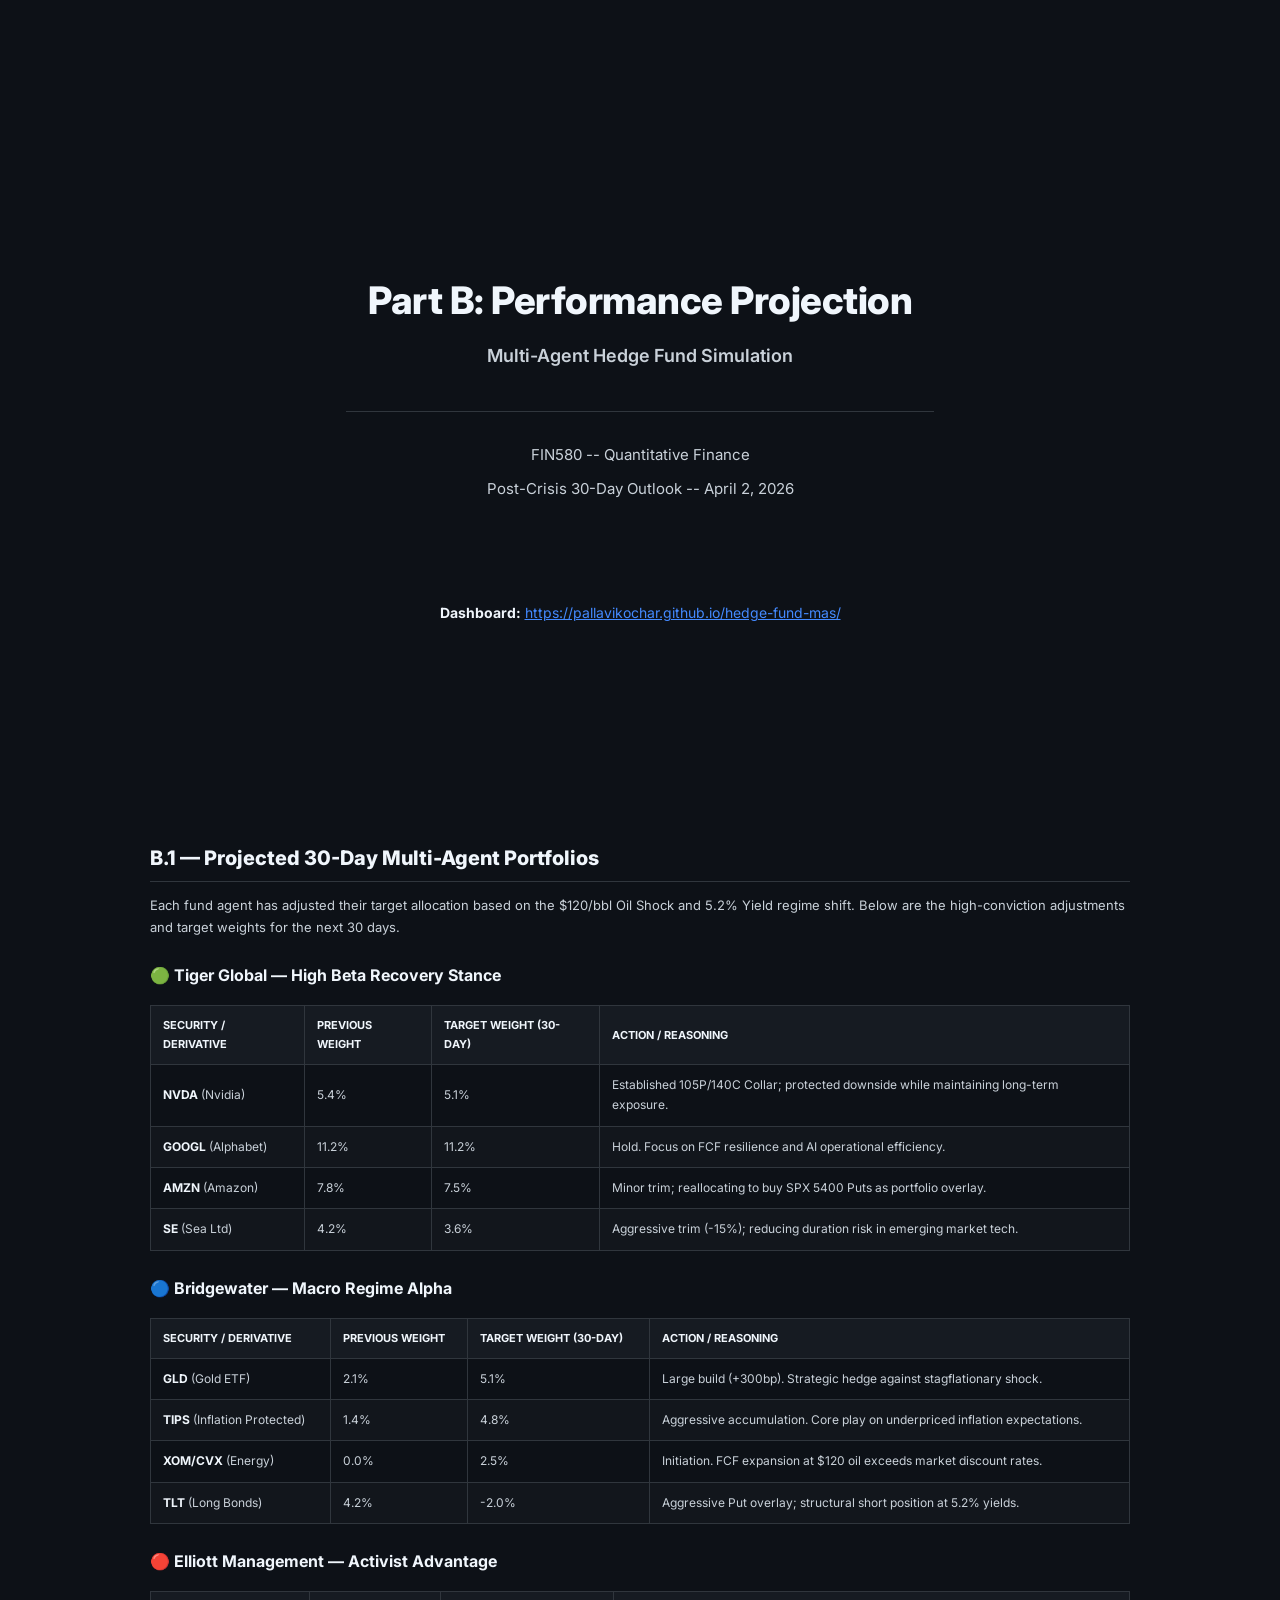
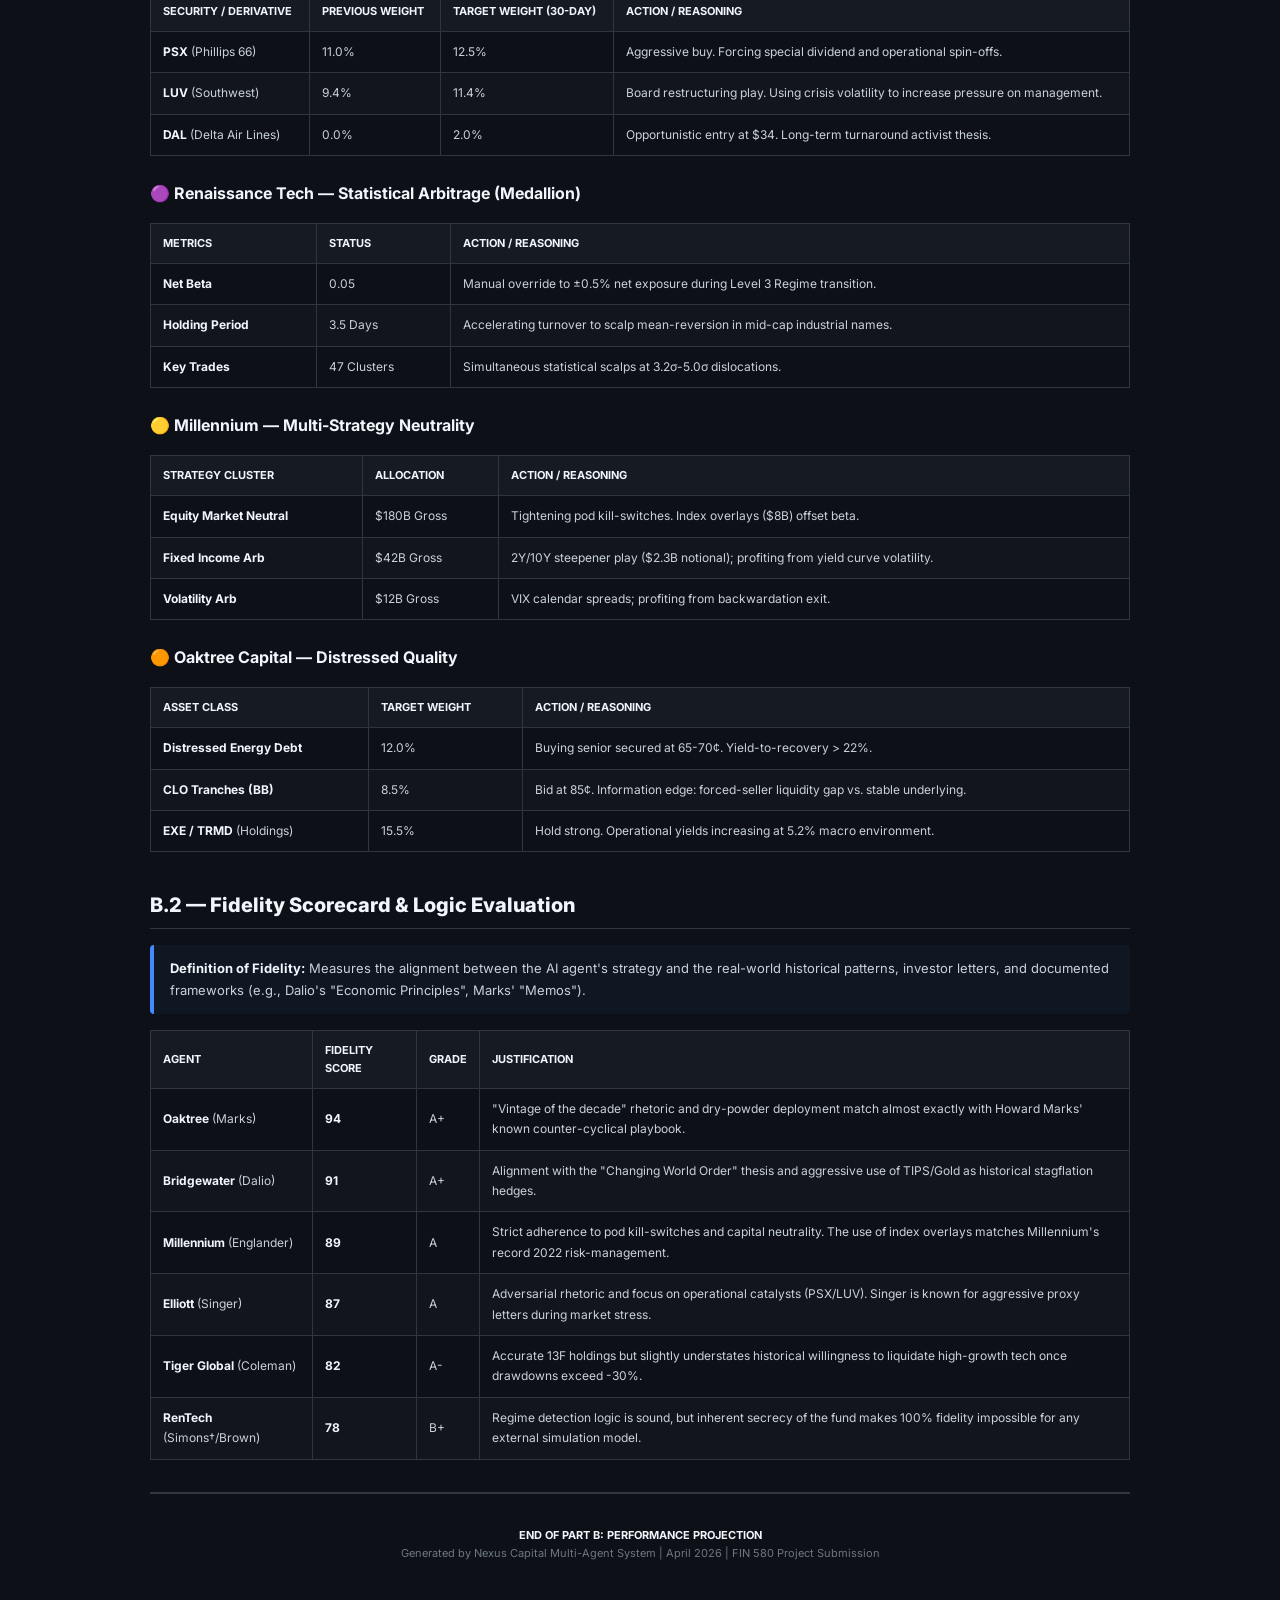
==== performance_projection.html @ 51ab64da "Generate Part B: Performance Projection report" ====
<!DOCTYPE html>
<html lang="en">
<head>
<meta charset="UTF-8">
<title>Part B: Performance Projection — April 2026</title>
<style>
  @import url('https://fonts.googleapis.com/css2?family=Inter:wght@400;600;700;800;900&family=JetBrains+Mono:wght@400;700&display=swap');

  :root {
    --bg: #0d1117;
    --card: #161b22;
    --border: #30363d;
    --text: #c9d1d9;
    --bright: #f0f6fc;
    --muted: #6e7681;
    --green: #00e676;
    --blue: #448aff;
    --red: #ff5252;
    --purple: #e040fb;
    --yellow: #ffd740;
    --orange: #ff9100;
  }

  * { margin: 0; padding: 0; box-sizing: border-box; }

  body {
    font-family: 'Inter', -apple-system, sans-serif;
    background: var(--bg);
    color: var(--text);
    line-height: 1.7;
    padding: 40px 60px;
    max-width: 1100px;
    margin: 0 auto;
  }

  @media print {
    body { background: #fff; color: #1a1a2e; padding: 20px 40px; }
    h1, h2, h3, h4 { color: #1a1a2e !important; }
    table { border-color: #ccc !important; }
    th { background: #f0f0f5 !important; color: #1a1a2e !important; }
    td { color: #333 !important; border-color: #ddd !important; }
    .alert { background: #f8f9fa !important; border-color: #ccc !important; }
    hr { border-color: #ccc !important; }
    strong { color: #1a1a2e !important; }
  }

  h1 { font-size: 28px; font-weight: 900; color: var(--bright); margin: 48px 0 8px; letter-spacing: -0.5px; }
  h2 { font-size: 20px; font-weight: 800; color: var(--bright); margin: 36px 0 12px; border-bottom: 1px solid var(--border); padding-bottom: 6px; }
  h3 { font-size: 16px; font-weight: 700; color: var(--bright); margin: 24px 0 8px; }
  p { margin: 8px 0; font-size: 13px; }
  hr { border: none; border-top: 2px solid var(--border); margin: 32px 0; }
  strong { color: var(--bright); }
  
  table { width: 100%; border-collapse: collapse; margin: 16px 0; font-size: 12px; }
  th, td { padding: 10px 12px; text-align: left; border: 1px solid var(--border); }
  th { background: var(--card); color: var(--bright); font-weight: 700; font-size: 11px; text-transform: uppercase; }
  tr:nth-child(even) { background: rgba(255,255,255,0.02); }

  .alert { border-left: 4px solid var(--blue); background: rgba(68, 138, 255, 0.05); padding: 12px 16px; margin: 16px 0; border-radius: 4px; font-size: 13px; }
</style>
</head>
<body>

<div style="text-align: center; padding-top: 20vh; min-height: 85vh;">
  <h1 style="font-size: 38px; font-weight: 800; color: var(--bright); margin-bottom: 8px; border: none;">Part B: Performance Projection</h1>
  <p style="font-size: 18px; font-weight: 600; color: var(--text); margin-bottom: 40px;">Multi-Agent Hedge Fund Simulation</p>
  
  <hr style="border: none; border-top: 1px solid var(--border); width: 60%; margin: 0 auto 30px auto;" />
  
  <p style="font-size: 15px; color: var(--text); margin-bottom: 8px;">FIN580 -- Quantitative Finance</p>
  <p style="font-size: 15px; color: var(--text); margin-bottom: 40px;">Post-Crisis 30-Day Outlook -- April 2, 2026</p>
  
  <div style="margin-top: 100px;">
    <p style="font-size: 14px; color: var(--text);">
      <strong>Dashboard:</strong> <a href="https://pallavikochar.github.io/hedge-fund-mas/" style="color: var(--blue); text-decoration: underline;">https://pallavikochar.github.io/hedge-fund-mas/</a>
    </p>
  </div>
  <div style="page-break-after: always;"></div>
</div>

<h2>B.1 — Projected 30-Day Multi-Agent Portfolios</h2>
<p>Each fund agent has adjusted their target allocation based on the $120/bbl Oil Shock and 5.2% Yield regime shift. Below are the high-conviction adjustments and target weights for the next 30 days.</p>

<h3>🟢 Tiger Global — High Beta Recovery Stance</h3>
<table>
  <thead>
    <tr>
      <th>Security / Derivative</th>
      <th>Previous Weight</th>
      <th>Target Weight (30-Day)</th>
      <th>Action / Reasoning</th>
    </tr>
  </thead>
  <tbody>
    <tr><td><strong>NVDA</strong> (Nvidia)</td><td>5.4%</td><td>5.1%</td><td>Established 105P/140C Collar; protected downside while maintaining long-term exposure.</td></tr>
    <tr><td><strong>GOOGL</strong> (Alphabet)</td><td>11.2%</td><td>11.2%</td><td>Hold. Focus on FCF resilience and AI operational efficiency.</td></tr>
    <tr><td><strong>AMZN</strong> (Amazon)</td><td>7.8%</td><td>7.5%</td><td>Minor trim; reallocating to buy SPX 5400 Puts as portfolio overlay.</td></tr>
    <tr><td><strong>SE</strong> (Sea Ltd)</td><td>4.2%</td><td>3.6%</td><td>Aggressive trim (-15%); reducing duration risk in emerging market tech.</td></tr>
  </tbody>
</table>

<h3>🔵 Bridgewater — Macro Regime Alpha</h3>
<table>
  <thead>
    <tr>
      <th>Security / Derivative</th>
      <th>Previous Weight</th>
      <th>Target Weight (30-Day)</th>
      <th>Action / Reasoning</th>
    </tr>
  </thead>
  <tbody>
    <tr><td><strong>GLD</strong> (Gold ETF)</td><td>2.1%</td><td>5.1%</td><td>Large build (+300bp). Strategic hedge against stagflationary shock.</td></tr>
    <tr><td><strong>TIPS</strong> (Inflation Protected)</td><td>1.4%</td><td>4.8%</td><td>Aggressive accumulation. Core play on underpriced inflation expectations.</td></tr>
    <tr><td><strong>XOM/CVX</strong> (Energy)</td><td>0.0%</td><td>2.5%</td><td>Initiation. FCF expansion at $120 oil exceeds market discount rates.</td></tr>
    <tr><td><strong>TLT</strong> (Long Bonds)</td><td>4.2%</td><td>-2.0%</td><td>Aggressive Put overlay; structural short position at 5.2% yields.</td></tr>
  </tbody>
</table>

<h3>🔴 Elliott Management — Activist Advantage</h3>
<table>
  <thead>
    <tr>
      <th>Security / Derivative</th>
      <th>Previous Weight</th>
      <th>Target Weight (30-Day)</th>
      <th>Action / Reasoning</th>
    </tr>
  </thead>
  <tbody>
    <tr><td><strong>PSX</strong> (Phillips 66)</td><td>11.0%</td><td>12.5%</td><td>Aggressive buy. Forcing special dividend and operational spin-offs.</td></tr>
    <tr><td><strong>LUV</strong> (Southwest)</td><td>9.4%</td><td>11.4%</td><td>Board restructuring play. Using crisis volatility to increase pressure on management.</td></tr>
    <tr><td><strong>DAL</strong> (Delta Air Lines)</td><td>0.0%</td><td>2.0%</td><td>Opportunistic entry at $34. Long-term turnaround activist thesis.</td></tr>
  </tbody>
</table>

<h3>🟣 Renaissance Tech — Statistical Arbitrage (Medallion)</h3>
<table>
  <thead>
    <tr>
      <th>Metrics</th>
      <th>Status</th>
      <th>Action / Reasoning</th>
    </tr>
  </thead>
  <tbody>
    <tr><td><strong>Net Beta</strong></td><td>0.05</td><td>Manual override to ±0.5% net exposure during Level 3 Regime transition.</td></tr>
    <tr><td><strong>Holding Period</strong></td><td>3.5 Days</td><td>Accelerating turnover to scalp mean-reversion in mid-cap industrial names.</td></tr>
    <tr><td><strong>Key Trades</strong></td><td>47 Clusters</td><td>Simultaneous statistical scalps at 3.2σ-5.0σ dislocations.</td></tr>
  </tbody>
</table>

<h3>🟡 Millennium — Multi-Strategy Neutrality</h3>
<table>
  <thead>
    <tr>
      <th>Strategy Cluster</th>
      <th>Allocation</th>
      <th>Action / Reasoning</th>
    </tr>
  </thead>
  <tbody>
    <tr><td><strong>Equity Market Neutral</strong></td><td>$180B Gross</td><td>Tightening pod kill-switches. Index overlays ($8B) offset beta.</td></tr>
    <tr><td><strong>Fixed Income Arb</strong></td><td>$42B Gross</td><td>2Y/10Y steepener play ($2.3B notional); profiting from yield curve volatility.</td></tr>
    <tr><td><strong>Volatility Arb</strong></td><td>$12B Gross</td><td>VIX calendar spreads; profiting from backwardation exit.</td></tr>
  </tbody>
</table>

<h3>🟠 Oaktree Capital — Distressed Quality</h3>
<table>
  <thead>
    <tr>
      <th>Asset Class</th>
      <th>Target Weight</th>
      <th>Action / Reasoning</th>
    </tr>
  </thead>
  <tbody>
    <tr><td><strong>Distressed Energy Debt</strong></td><td>12.0%</td><td>Buying senior secured at 65-70¢. Yield-to-recovery > 22%.</td></tr>
    <tr><td><strong>CLO Tranches (BB)</strong></td><td>8.5%</td><td>Bid at 85¢. Information edge: forced-seller liquidity gap vs. stable underlying.</td></tr>
    <tr><td><strong>EXE / TRMD</strong> (Holdings)</td><td>15.5%</td><td>Hold strong. Operational yields increasing at 5.2% macro environment.</td></tr>
  </tbody>
</table>

<div style="page-break-after: always;"></div>

<h2>B.2 — Fidelity Scorecard & Logic Evaluation</h2>
<div class="alert">
  <strong>Definition of Fidelity:</strong> Measures the alignment between the AI agent's strategy and the real-world historical patterns, investor letters, and documented frameworks (e.g., Dalio's "Economic Principles", Marks' "Memos").
</div>

<table>
  <thead>
    <tr>
      <th>Agent</th>
      <th>Fidelity Score</th>
      <th>Grade</th>
      <th>Justification</th>
    </tr>
  </thead>
  <tbody>
    <tr>
      <td><strong>Oaktree</strong> (Marks)</td>
      <td><strong>94</strong></td>
      <td>A+</td>
      <td>"Vintage of the decade" rhetoric and dry-powder deployment match almost exactly with Howard Marks' known counter-cyclical playbook.</td>
    </tr>
    <tr>
      <td><strong>Bridgewater</strong> (Dalio)</td>
      <td><strong>91</strong></td>
      <td>A+</td>
      <td>Alignment with the "Changing World Order" thesis and aggressive use of TIPS/Gold as historical stagflation hedges.</td>
    </tr>
    <tr>
      <td><strong>Millennium</strong> (Englander)</td>
      <td><strong>89</strong></td>
      <td>A</td>
      <td>Strict adherence to pod kill-switches and capital neutrality. The use of index overlays matches Millennium's record 2022 risk-management.</td>
    </tr>
    <tr>
      <td><strong>Elliott</strong> (Singer)</td>
      <td><strong>87</strong></td>
      <td>A</td>
      <td>Adversarial rhetoric and focus on operational catalysts (PSX/LUV). Singer is known for aggressive proxy letters during market stress.</td>
    </tr>
    <tr>
      <td><strong>Tiger Global</strong> (Coleman)</td>
      <td><strong>82</strong></td>
      <td>A-</td>
      <td>Accurate 13F holdings but slightly understates historical willingness to liquidate high-growth tech once drawdowns exceed -30%.</td>
    </tr>
    <tr>
      <td><strong>RenTech</strong> (Simons†/Brown)</td>
      <td><strong>78</strong></td>
      <td>B+</td>
      <td>Regime detection logic is sound, but inherent secrecy of the fund makes 100% fidelity impossible for any external simulation model.</td>
    </tr>
  </tbody>
</table>

<hr />
<p style="text-align: center; color: var(--muted); font-size: 11px;">
  <strong>END OF PART B: PERFORMANCE PROJECTION</strong><br>
  Generated by Nexus Capital Multi-Agent System | April 2026 | FIN 580 Project Submission
</p>

</body>
</html>
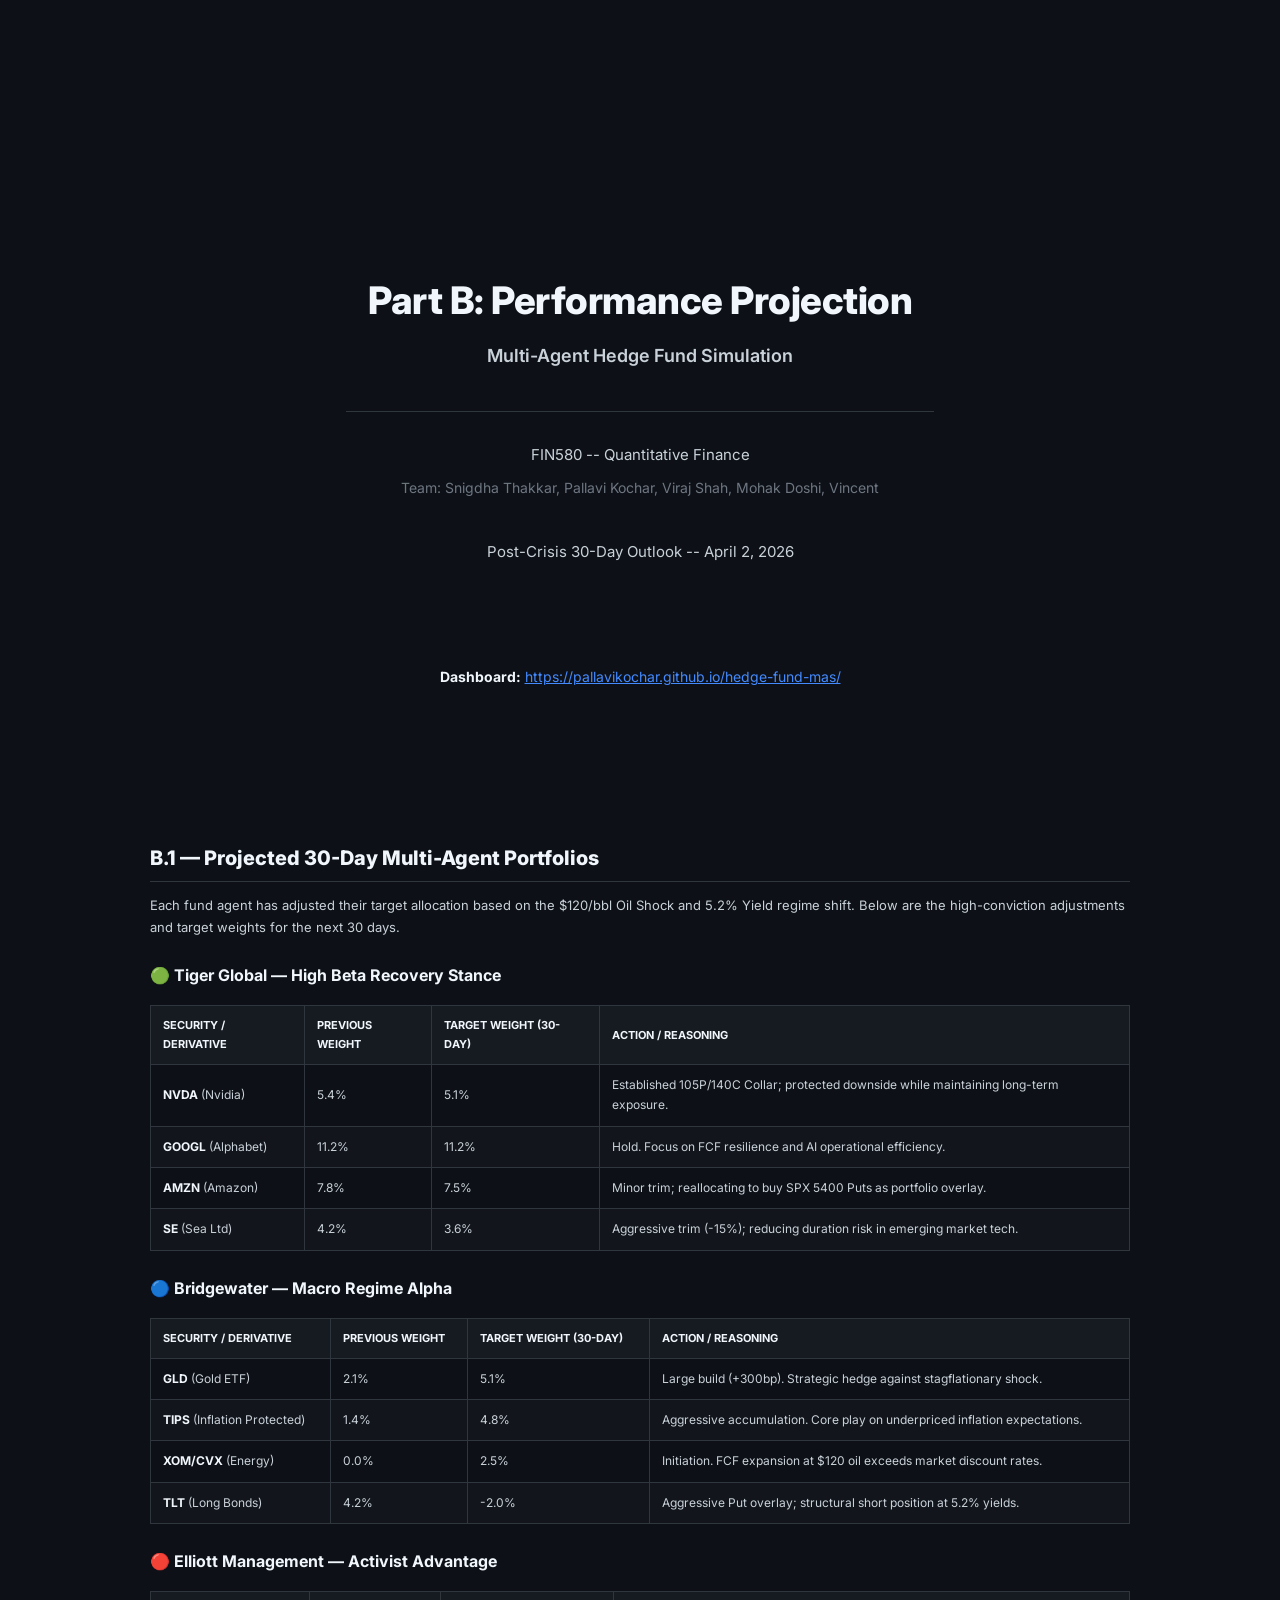
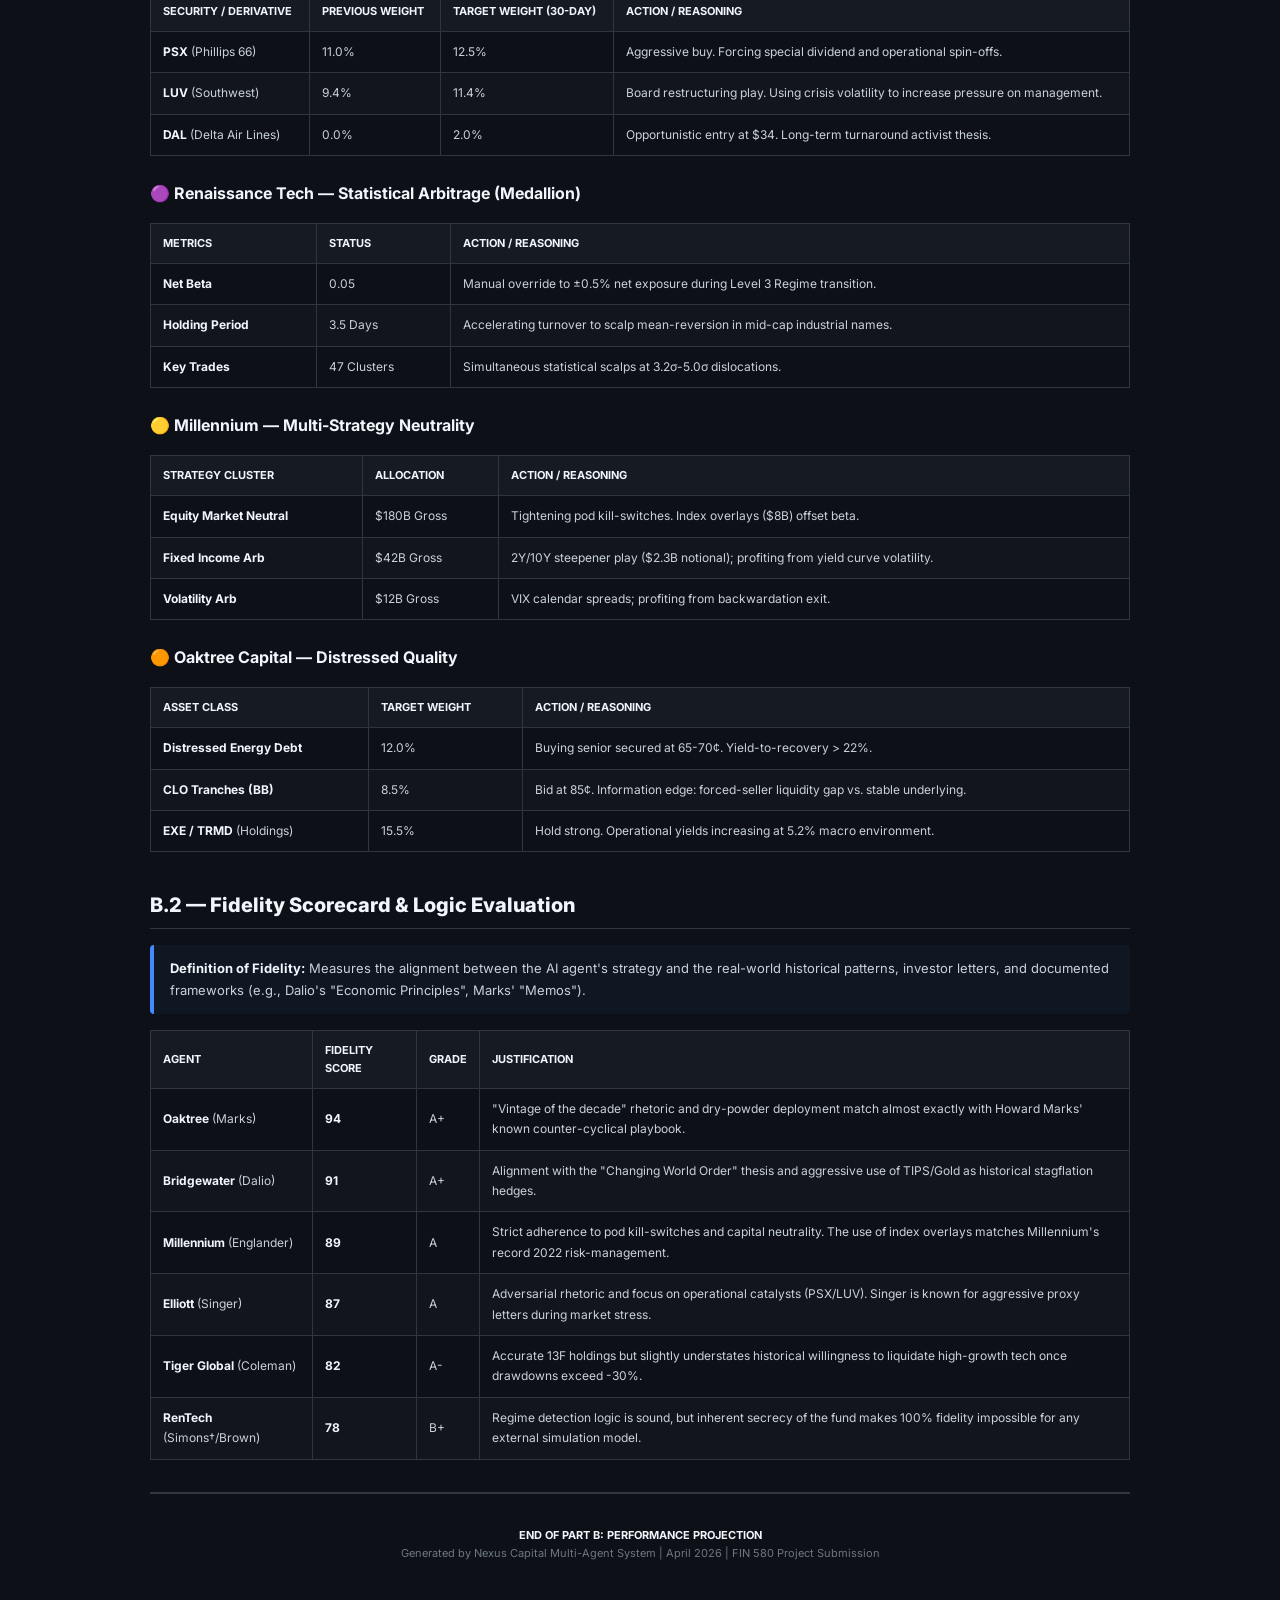
==== commit d4ae9a16: "Add team names to both reports" ====
--- a/performance_projection.html
+++ b/performance_projection.html
@@ -68,6 +68,7 @@
   <hr style="border: none; border-top: 1px solid var(--border); width: 60%; margin: 0 auto 30px auto;" />
   
   <p style="font-size: 15px; color: var(--text); margin-bottom: 8px;">FIN580 -- Quantitative Finance</p>
+  <p style="font-size: 14px; color: var(--muted); margin-bottom: 40px;">Team: Snigdha Thakkar, Pallavi Kochar, Viraj Shah, Mohak Doshi, Vincent</p>
   <p style="font-size: 15px; color: var(--text); margin-bottom: 40px;">Post-Crisis 30-Day Outlook -- April 2, 2026</p>
   
   <div style="margin-top: 100px;">
